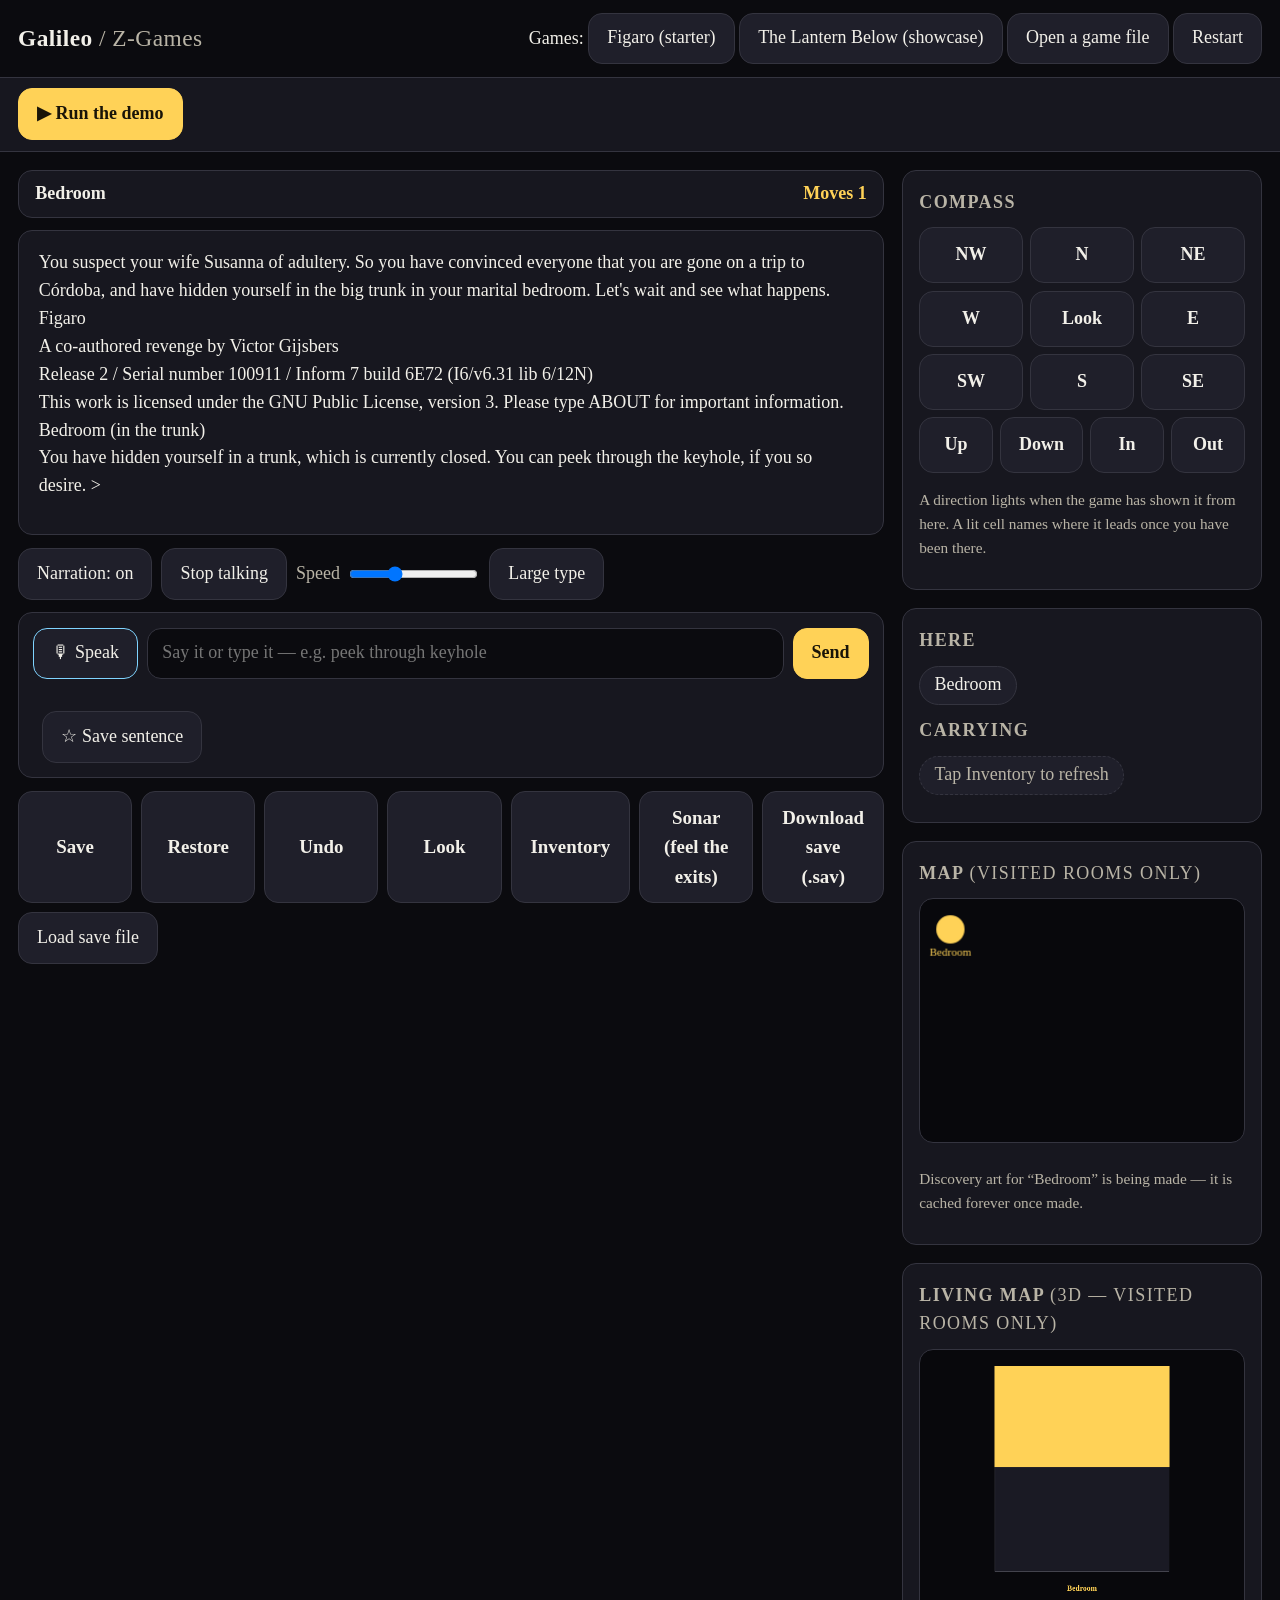
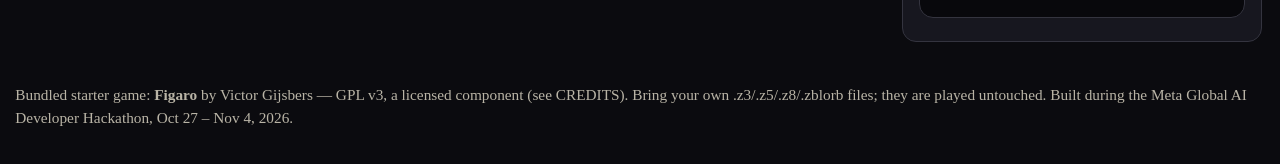
==== web/index.html @ 79902c3c "Day 3 — the finish: 3D living map, Quetzal<->Frotz cross-proof, named exits, undo + status-line fixe" ====
<!DOCTYPE html>
<html lang="en">
<head>
<meta charset="utf-8">
<meta name="viewport" content="width=device-width, initial-scale=1">
<title>Galileo / Z-Games — an accessible shell for Z-machine games</title>
<link rel="stylesheet" href="styles.css">
</head>
<body>
<header class="topbar">
  <h1>Galileo <span class="thin">/ Z-Games</span></h1>
  <div class="top-actions">
    <span class="games-label">Games:</span>
    <button id="gameFigaro" type="button">Figaro (starter)</button>
    <button id="gameLantern" type="button">The Lantern Below (showcase)</button>
    <label class="file-btn">Open a game file
      <input id="filePicker" type="file" accept=".z3,.z5,.z8,.zblorb,.blorb" hidden>
    </label>
    <button id="restartBtn" type="button">Restart</button>
  </div>
</header>

<div class="demo-bar">
  <button id="demoBtn" type="button" class="demo-run">▶ Run the demo</button>
  <button id="demoStopBtn" type="button" hidden>Stop demo</button>
  <p id="demoCaption" class="demo-caption" aria-live="polite"></p>
</div>

<main>
  <section class="stage">
    <div id="statusBar" class="status-bar" aria-label="Game status">
      <span id="statusRoom">No game loaded</span>
      <span id="statusNums" class="status-nums"></span>
    </div>

    <!-- The game's own words. A live region: screen readers follow play,
         and the built-in narration yields to a running system reader. -->
    <div id="transcript" class="transcript" role="log" aria-live="polite" aria-label="Game transcript"></div>

    <div class="narration-bar">
      <button id="narrateToggle" type="button" aria-pressed="true">Narration: on</button>
      <button id="stopTalkBtn" type="button">Stop talking</button>
      <label class="rate">Speed
        <input id="rateSlider" type="range" min="0.6" max="1.8" step="0.1" value="1">
      </label>
      <button id="largeTypeToggle" type="button" aria-pressed="false">Large type</button>
    </div>

    <div class="sayit">
      <div class="sayit-row">
        <button id="micBtn" type="button" class="mic">🎙 Speak</button>
        <input id="cmdInput" type="text" autocomplete="off" spellcheck="false"
               placeholder="Say it or type it — e.g. peek through keyhole" aria-label="Your command">
        <button id="sendBtn" type="button" class="send">Send</button>
      </div>
      <div id="heardAs" class="heard-as" aria-live="polite"></div>
      <div class="fav-row">
        <div id="favorites" class="favorites" role="group" aria-label="Your saved sentences"></div>
        <button id="addFavBtn" type="button">☆ Save sentence</button>
      </div>
    </div>

    <div class="big-actions">
      <button id="saveBtn" type="button">Save</button>
      <button id="restoreBtn" type="button">Restore</button>
      <button id="undoBtn" type="button">Undo</button>
      <button id="lookBtn" type="button">Look</button>
      <button id="invBtn" type="button">Inventory</button>
      <button id="sonarBtn" type="button">Sonar (feel the exits)</button>
      <button id="downloadSaveBtn" type="button">Download save (.sav)</button>
      <label class="file-btn">Load save file
        <input id="loadSaveFile" type="file" accept=".sav,.qut,.quetzal" hidden>
      </label>
    </div>
  </section>

  <aside class="side">
    <section class="panel">
      <h2>Compass</h2>
      <div class="compass" id="compass" role="group" aria-label="Compass">
        <button data-dir="northwest">NW</button>
        <button data-dir="north">N</button>
        <button data-dir="northeast">NE</button>
        <button data-dir="west">W</button>
        <button data-dir="look" class="compass-look">Look</button>
        <button data-dir="east">E</button>
        <button data-dir="southwest">SW</button>
        <button data-dir="south">S</button>
        <button data-dir="southeast">SE</button>
      </div>
      <div class="compass-row2">
        <button data-dir="up">Up</button>
        <button data-dir="down">Down</button>
        <button data-dir="in">In</button>
        <button data-dir="out">Out</button>
      </div>
      <p class="hint">A direction lights when the game has shown it from here. A lit cell names where it leads once you have been there.</p>
    </section>

    <section class="panel">
      <h2>Here</h2>
      <div id="hereRow" class="chips"></div>
      <h2>Carrying</h2>
      <div id="carryRow" class="chips"><span class="chip ghost">Tap Inventory to refresh</span></div>
    </section>

    <section class="panel">
      <h2>Map <span class="thin">(visited rooms only)</span></h2>
      <canvas id="fogMap" width="320" height="240" aria-label="Map of rooms you have visited"></canvas>
      <img id="artImg" class="discovery-art" hidden alt="">
      <p id="artStatus" class="hint"></p>
    </section>

    <section class="panel">
      <h2>Living map <span class="thin">(3D — visited rooms only)</span></h2>
      <canvas id="map3d" width="680" height="560" aria-label="Three-dimensional map of rooms you have visited. Dashed stubs are exits the game's words have named but you have not walked yet."></canvas>
    </section>
  </aside>
</main>

<footer class="foot">
  <p>Bundled starter game: <strong>Figaro</strong> by Victor Gijsbers — GPL v3, a licensed
  component (see CREDITS). Bring your own .z3/.z5/.z8/.zblorb files; they are
  played untouched. Built during the Meta Global AI Developer Hackathon, Oct 27 – Nov 4, 2026.</p>
</footer>

<script type="module" src="app.js"></script>
</body>
</html>
---- web/styles.css ----
/* Galileo / Z-Games shell — true-dark, high contrast, large targets.
   Day 1: layout and legibility are the polish; the API-backed layers sit
   behind the service interfaces and change none of this. */
:root {
  --bg: #0b0b0f;
  --panel: #17171f;
  --panel2: #1f1f2a;
  --ink: #f2f0e9;
  --dim: #b9b4a6;
  --accent: #ffd257;
  --accent2: #7fd4ff;
  --line: #34343f;
  --radius: 14px;
  --font-size: 18px;
}
* { box-sizing: border-box; }
html, body { margin: 0; padding: 0; }
body {
  background: var(--bg);
  color: var(--ink);
  font-family: Georgia, 'Times New Roman', serif;
  font-size: var(--font-size);
  line-height: 1.55;
}
body.large-type { --font-size: 22px; }
button, input { font: inherit; color: inherit; }
button {
  background: var(--panel2);
  border: 1px solid var(--line);
  border-radius: var(--radius);
  padding: 0.6em 1em;
  cursor: pointer;
  min-height: 48px;
}
button:hover, button:focus-visible { border-color: var(--accent); outline: 2px solid var(--accent); outline-offset: 1px; }
.topbar {
  display: flex; justify-content: space-between; align-items: center;
  padding: 0.7em 1em; border-bottom: 1px solid var(--line);
}
.topbar h1 { font-size: 1.3em; margin: 0; letter-spacing: 0.02em; }
.demo-bar { display: flex; gap: 0.7em; align-items: center; padding: 0.6em 1em; border-bottom: 1px solid var(--line); background: var(--panel); }
.demo-run { background: var(--accent); color: #191408; font-weight: bold; border-color: var(--accent); }
.demo-caption { margin: 0; color: var(--dim); font-style: italic; }
.thin { color: var(--dim); font-weight: normal; }
.file-btn {
  background: var(--panel2); border: 1px solid var(--line); border-radius: var(--radius);
  padding: 0.6em 1em; cursor: pointer; display: inline-block;
}
main { display: flex; gap: 1em; padding: 1em; align-items: flex-start; }
.stage { flex: 1 1 620px; min-width: 300px; }
.side { flex: 0 1 360px; display: flex; flex-direction: column; gap: 1em; }
@media (max-width: 900px) { main { flex-direction: column; } .side { width: 100%; } }
.status-bar {
  display: flex; justify-content: space-between; gap: 1em;
  background: var(--panel); border: 1px solid var(--line); border-radius: var(--radius);
  padding: 0.5em 0.9em; margin-bottom: 0.7em; font-weight: bold;
}
.status-nums { color: var(--accent); }
.transcript {
  background: var(--panel); border: 1px solid var(--line); border-radius: var(--radius);
  padding: 1em 1.1em; min-height: 300px; max-height: 52vh; overflow-y: auto;
  white-space: pre-wrap; word-wrap: break-word;
}
.transcript .turn { margin: 0 0 0.9em 0; }
.transcript .cmd { color: var(--accent2); font-weight: bold; }
.transcript .seg.speaking { background: rgba(255, 210, 87, 0.22); border-radius: 4px; }
.narration-bar { display: flex; flex-wrap: wrap; gap: 0.5em; align-items: center; margin: 0.7em 0; }
.rate { display: flex; align-items: center; gap: 0.4em; color: var(--dim); }
.sayit { background: var(--panel); border: 1px solid var(--line); border-radius: var(--radius); padding: 0.8em; }
.sayit-row { display: flex; gap: 0.5em; }
.sayit-row input {
  flex: 1; background: var(--bg); border: 1px solid var(--line); border-radius: var(--radius);
  padding: 0.6em 0.8em; min-height: 48px;
}
.mic { border-color: var(--accent2); }
.send { background: var(--accent); color: #191408; font-weight: bold; border-color: var(--accent); }
.heard-as { color: var(--dim); min-height: 1.4em; padding-top: 0.3em; font-style: italic; }
.fav-row { display: flex; gap: 0.5em; align-items: flex-start; margin-top: 0.4em; flex-wrap: wrap; }
.favorites { display: flex; gap: 0.4em; flex-wrap: wrap; }
.favorites button { min-height: 40px; padding: 0.3em 0.7em; }
.big-actions { display: flex; gap: 0.5em; margin-top: 0.7em; flex-wrap: wrap; }
.big-actions button { flex: 1 1 100px; min-height: 60px; font-size: 1.05em; font-weight: bold; }
.panel { background: var(--panel); border: 1px solid var(--line); border-radius: var(--radius); padding: 0.8em 0.9em; }
.panel h2 { margin: 0.2em 0 0.6em 0; font-size: 1em; text-transform: uppercase; letter-spacing: 0.08em; color: var(--dim); }
.compass { display: grid; grid-template-columns: repeat(3, 1fr); gap: 0.4em; }
.compass button, .compass-row2 button { min-height: 56px; font-weight: bold; }
.compass-row2 { display: grid; grid-template-columns: repeat(4, 1fr); gap: 0.4em; margin-top: 0.4em; }
.compass button.known, .compass-row2 button.known { border-color: var(--accent); color: var(--accent); }
.compass button.named, .compass-row2 button.named { border-color: var(--accent2); border-style: dashed; color: var(--accent2); }
.compass button .dest { display: block; font-size: 0.62em; font-weight: normal; color: var(--dim); }
.hint { color: var(--dim); font-size: 0.85em; }
.chips { display: flex; flex-wrap: wrap; gap: 0.4em; margin-bottom: 0.7em; }
.chip { background: var(--panel2); border: 1px solid var(--line); border-radius: 999px; padding: 0.25em 0.8em; }
.chip.ghost { color: var(--dim); border-style: dashed; }
#fogMap { width: 100%; height: auto; background: #08080c; border: 1px solid var(--line); border-radius: var(--radius); }
#map3d { width: 100%; height: auto; background: #08080c; border: 1px solid var(--line); border-radius: var(--radius); }
.foot { padding: 0.5em 1em 1.2em; color: var(--dim); font-size: 0.85em; }

.discovery-art { width: 100%; border-radius: 8px; margin-top: 8px; display: block; }
.discovery-art[hidden] { display: none; }

.obj-chip { opacity: 0.85; font-style: italic; }
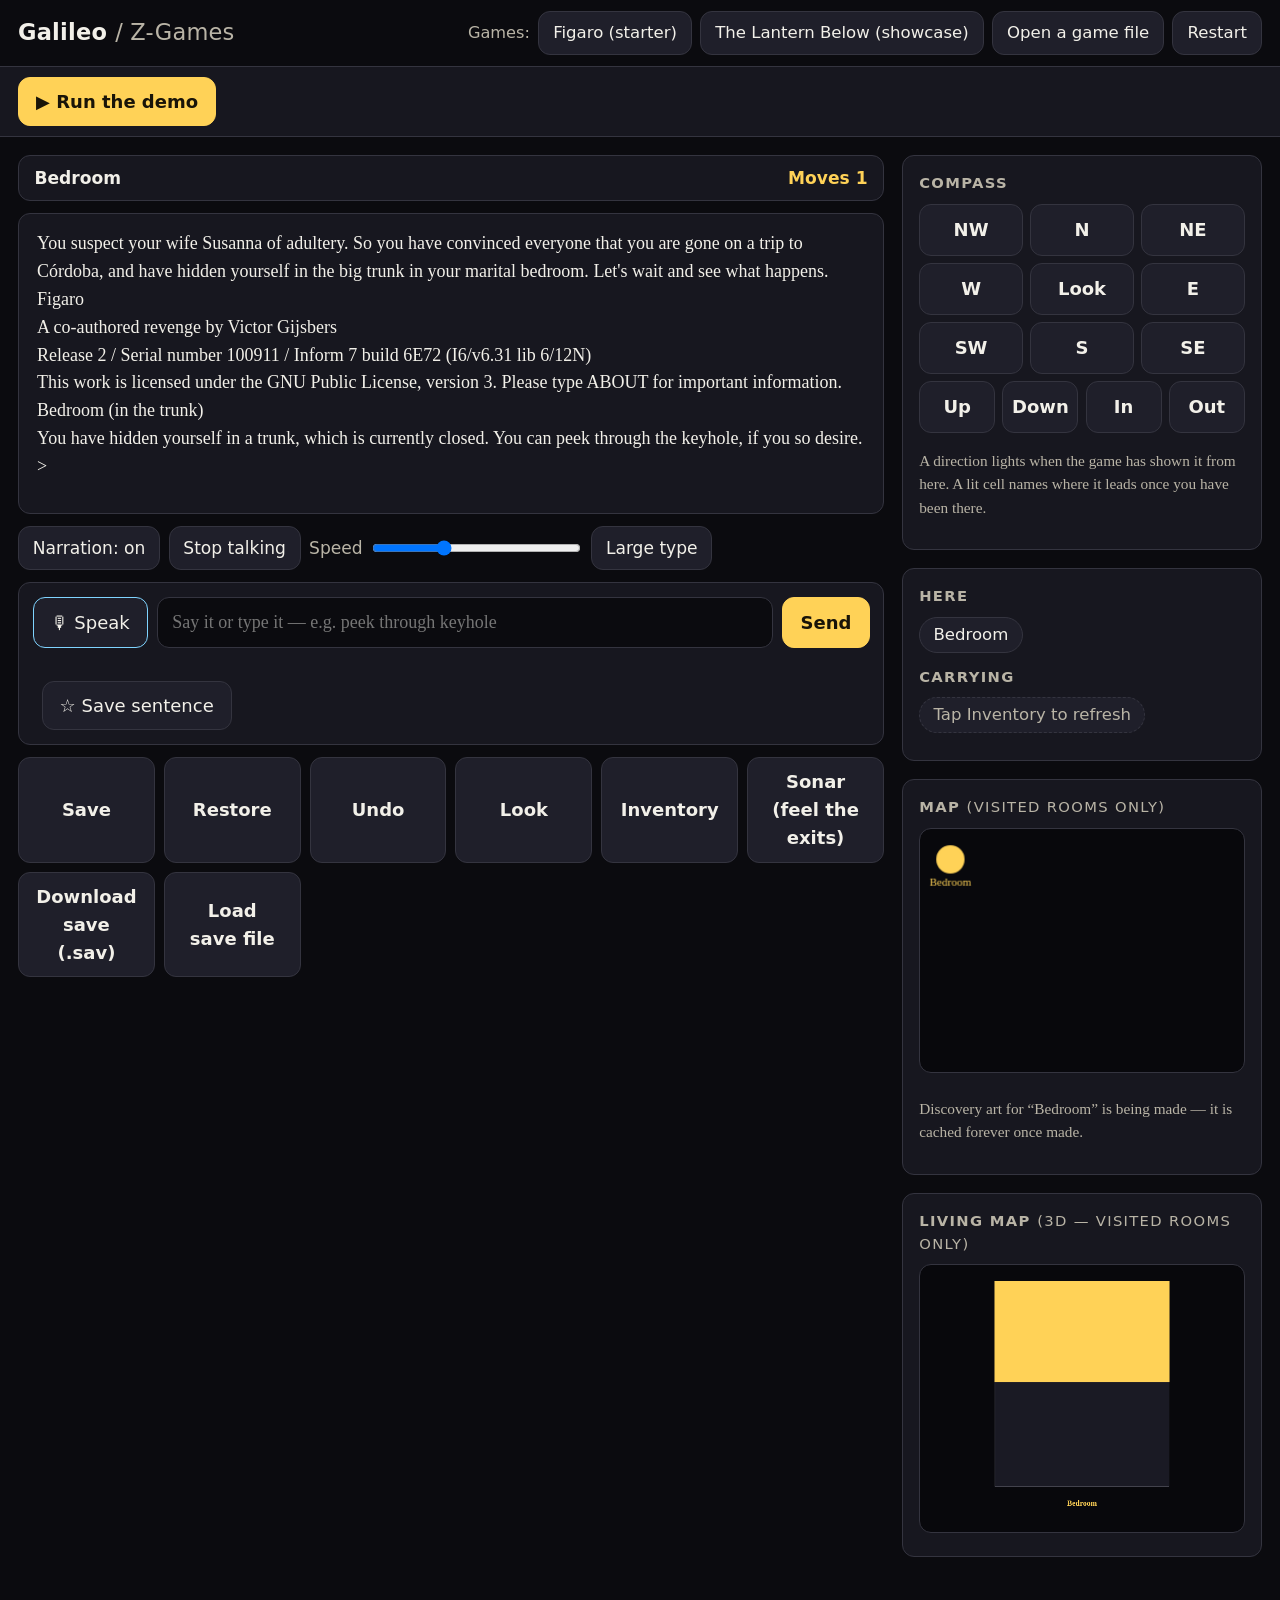
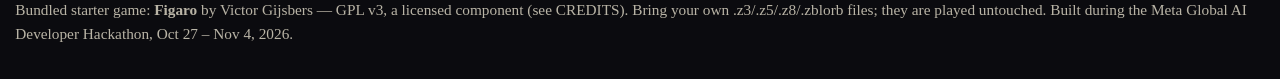
==== commit 51d8d44e: "v1.2 — phone fit pass (owner on-device review): fluid responsive sheet, wrapper wide viewport; zero " ====
--- a/web/index.html
+++ b/web/index.html
@@ -2,7 +2,7 @@
 <html lang="en">
 <head>
 <meta charset="utf-8">
-<meta name="viewport" content="width=device-width, initial-scale=1">
+<meta name="viewport" content="width=device-width, initial-scale=1, viewport-fit=cover">
 <title>Galileo / Z-Games — an accessible shell for Z-machine games</title>
 <link rel="stylesheet" href="styles.css">
 </head>
--- a/web/styles.css
+++ b/web/styles.css
@@ -1,6 +1,15 @@
 /* Galileo / Z-Games shell — true-dark, high contrast, large targets.
-   Day 1: layout and legibility are the polish; the API-backed layers sit
-   behind the service interfaces and change none of this. */
+   v1.2 (owner phone review): the layout is fluid at every width.
+   The v1.0 sheet broke on phones three ways — it only switched to a
+   single column under 900px but kept shrink-to-fit sizing there, so
+   the transcript's longest unwrapped line set the stage width (461px
+   on a 411px phone, measured); the top bar was a non-wrapping flex
+   row whose action group had no styles of its own; and an 18px base
+   with 60px chrome read as "everything huge" at phone widths.
+   This sheet fixes the roots: grid with minmax(0,…) tracks so no
+   content can size the layout, a wrapping header, a fluid type scale
+   (16px phone / 18px desktop, Large type preserved), ~44px targets,
+   and a sans UI chrome over the serif story text. */
 :root {
   --bg: #0b0b0f;
   --panel: #17171f;
@@ -10,93 +19,170 @@
   --accent: #ffd257;
   --accent2: #7fd4ff;
   --line: #34343f;
-  --radius: 14px;
-  --font-size: 18px;
+  --radius: 12px;
+  --font-size: 16px;
+  --ui-font: system-ui, -apple-system, 'Segoe UI', Roboto, 'Helvetica Neue', Arial, sans-serif;
+}
+@media (min-width: 961px) {
+  :root { --font-size: 18px; }
 }
 * { box-sizing: border-box; }
-html, body { margin: 0; padding: 0; }
+html {
+  margin: 0; padding: 0;
+  -webkit-text-size-adjust: 100%;
+  text-size-adjust: 100%;
+}
 body {
+  margin: 0; padding: 0;
+  overflow-x: clip;
   background: var(--bg);
   color: var(--ink);
   font-family: Georgia, 'Times New Roman', serif;
   font-size: var(--font-size);
   line-height: 1.55;
 }
-body.large-type { --font-size: 22px; }
+body.large-type { --font-size: 20px; }
+@media (min-width: 961px) {
+  body.large-type { --font-size: 22px; }
+}
 button, input { font: inherit; color: inherit; }
 button {
+  font-family: var(--ui-font);
   background: var(--panel2);
   border: 1px solid var(--line);
   border-radius: var(--radius);
-  padding: 0.6em 1em;
+  padding: 0.55em 0.95em;
   cursor: pointer;
-  min-height: 48px;
+  min-height: 44px;
+  touch-action: manipulation;
 }
 button:hover, button:focus-visible { border-color: var(--accent); outline: 2px solid var(--accent); outline-offset: 1px; }
+img, canvas, svg { max-width: 100%; }
+
+/* ---- header ---- */
 .topbar {
-  display: flex; justify-content: space-between; align-items: center;
-  padding: 0.7em 1em; border-bottom: 1px solid var(--line);
+  display: flex; flex-wrap: wrap; justify-content: space-between; align-items: center;
+  gap: 0.5em 1em;
+  padding: 0.6em 1em; border-bottom: 1px solid var(--line);
 }
-.topbar h1 { font-size: 1.3em; margin: 0; letter-spacing: 0.02em; }
-.demo-bar { display: flex; gap: 0.7em; align-items: center; padding: 0.6em 1em; border-bottom: 1px solid var(--line); background: var(--panel); }
+.topbar h1 {
+  font-family: var(--ui-font);
+  font-size: 1.25em; margin: 0; letter-spacing: 0.01em; white-space: nowrap;
+}
+.top-actions {
+  display: flex; flex-wrap: wrap; align-items: center; gap: 0.45em;
+  font-family: var(--ui-font);
+}
+.top-actions .games-label { color: var(--dim); font-size: 0.9em; }
+.top-actions button, .top-actions .file-btn { min-height: 44px; padding: 0.5em 0.85em; font-size: 0.92em; }
+
+/* ---- demo bar ---- */
+.demo-bar { display: flex; flex-wrap: wrap; gap: 0.6em; align-items: center; padding: 0.55em 1em; border-bottom: 1px solid var(--line); background: var(--panel); }
 .demo-run { background: var(--accent); color: #191408; font-weight: bold; border-color: var(--accent); }
-.demo-caption { margin: 0; color: var(--dim); font-style: italic; }
+.demo-caption { margin: 0; color: var(--dim); font-style: italic; flex: 1 1 12em; min-width: 0; }
 .thin { color: var(--dim); font-weight: normal; }
 .file-btn {
   background: var(--panel2); border: 1px solid var(--line); border-radius: var(--radius);
-  padding: 0.6em 1em; cursor: pointer; display: inline-block;
+  padding: 0.55em 0.95em; cursor: pointer; display: inline-block;
+  font-family: var(--ui-font);
 }
-main { display: flex; gap: 1em; padding: 1em; align-items: flex-start; }
-.stage { flex: 1 1 620px; min-width: 300px; }
-.side { flex: 0 1 360px; display: flex; flex-direction: column; gap: 1em; }
-@media (max-width: 900px) { main { flex-direction: column; } .side { width: 100%; } }
+
+/* ---- layout: grid tracks that content cannot stretch ---- */
+main {
+  display: grid;
+  grid-template-columns: minmax(0, 1fr) minmax(0, 360px);
+  gap: 1em; padding: 1em; align-items: start;
+  max-width: 1440px; margin: 0 auto;
+}
+.stage { min-width: 0; }
+.side { min-width: 0; display: flex; flex-direction: column; gap: 1em; }
+@media (max-width: 960px) {
+  main { grid-template-columns: minmax(0, 1fr); }
+}
+
+/* ---- stage ---- */
 .status-bar {
-  display: flex; justify-content: space-between; gap: 1em;
+  display: flex; flex-wrap: wrap; justify-content: space-between; gap: 0.3em 1em;
   background: var(--panel); border: 1px solid var(--line); border-radius: var(--radius);
   padding: 0.5em 0.9em; margin-bottom: 0.7em; font-weight: bold;
+  font-family: var(--ui-font); font-size: 0.95em;
 }
-.status-nums { color: var(--accent); }
+.status-nums { color: var(--accent); margin-left: auto; }
 .transcript {
   background: var(--panel); border: 1px solid var(--line); border-radius: var(--radius);
-  padding: 1em 1.1em; min-height: 300px; max-height: 52vh; overflow-y: auto;
-  white-space: pre-wrap; word-wrap: break-word;
+  padding: 0.9em 1em; min-height: 300px; max-height: 52vh; overflow-y: auto;
+  white-space: pre-wrap; overflow-wrap: anywhere; word-wrap: break-word;
 }
 .transcript .turn { margin: 0 0 0.9em 0; }
 .transcript .cmd { color: var(--accent2); font-weight: bold; }
 .transcript .seg.speaking { background: rgba(255, 210, 87, 0.22); border-radius: 4px; }
-.narration-bar { display: flex; flex-wrap: wrap; gap: 0.5em; align-items: center; margin: 0.7em 0; }
-.rate { display: flex; align-items: center; gap: 0.4em; color: var(--dim); }
-.sayit { background: var(--panel); border: 1px solid var(--line); border-radius: var(--radius); padding: 0.8em; }
+.narration-bar { display: flex; flex-wrap: wrap; gap: 0.5em; align-items: center; margin: 0.7em 0; font-family: var(--ui-font); font-size: 0.95em; }
+.narration-bar button { min-height: 44px; padding: 0.45em 0.8em; }
+.rate { display: flex; align-items: center; gap: 0.4em; color: var(--dim); flex: 1 1 9em; max-width: 16em; }
+.rate input { flex: 1; min-width: 0; }
+.sayit { background: var(--panel); border: 1px solid var(--line); border-radius: var(--radius); padding: 0.75em; }
 .sayit-row { display: flex; gap: 0.5em; }
 .sayit-row input {
-  flex: 1; background: var(--bg); border: 1px solid var(--line); border-radius: var(--radius);
-  padding: 0.6em 0.8em; min-height: 48px;
+  flex: 1 1 auto; min-width: 0; background: var(--bg); border: 1px solid var(--line); border-radius: var(--radius);
+  padding: 0.6em 0.8em; min-height: 48px; font-size: 1em;
 }
+.sayit-row button { flex: 0 0 auto; }
 .mic { border-color: var(--accent2); }
 .send { background: var(--accent); color: #191408; font-weight: bold; border-color: var(--accent); }
 .heard-as { color: var(--dim); min-height: 1.4em; padding-top: 0.3em; font-style: italic; }
 .fav-row { display: flex; gap: 0.5em; align-items: flex-start; margin-top: 0.4em; flex-wrap: wrap; }
 .favorites { display: flex; gap: 0.4em; flex-wrap: wrap; }
 .favorites button { min-height: 40px; padding: 0.3em 0.7em; }
-.big-actions { display: flex; gap: 0.5em; margin-top: 0.7em; flex-wrap: wrap; }
-.big-actions button { flex: 1 1 100px; min-height: 60px; font-size: 1.05em; font-weight: bold; }
+.big-actions { display: grid; grid-template-columns: repeat(auto-fit, minmax(6.5em, 1fr)); gap: 0.5em; margin-top: 0.7em; }
+.big-actions button, .big-actions .file-btn {
+  min-height: 52px; font-size: 1em; font-weight: bold;
+  display: flex; align-items: center; justify-content: center; text-align: center;
+}
+
+/* ---- side panels ---- */
 .panel { background: var(--panel); border: 1px solid var(--line); border-radius: var(--radius); padding: 0.8em 0.9em; }
-.panel h2 { margin: 0.2em 0 0.6em 0; font-size: 1em; text-transform: uppercase; letter-spacing: 0.08em; color: var(--dim); }
-.compass { display: grid; grid-template-columns: repeat(3, 1fr); gap: 0.4em; }
-.compass button, .compass-row2 button { min-height: 56px; font-weight: bold; }
-.compass-row2 { display: grid; grid-template-columns: repeat(4, 1fr); gap: 0.4em; margin-top: 0.4em; }
+.panel h2 {
+  margin: 0.1em 0 0.6em 0; font-size: 0.82em; text-transform: uppercase;
+  letter-spacing: 0.09em; color: var(--dim); font-family: var(--ui-font);
+}
+.compass { display: grid; grid-template-columns: repeat(3, minmax(0, 1fr)); gap: 0.4em; }
+.compass button, .compass-row2 button { min-height: 52px; font-weight: bold; padding: 0.4em 0.3em; }
+.compass-row2 { display: grid; grid-template-columns: repeat(4, minmax(0, 1fr)); gap: 0.4em; margin-top: 0.4em; }
 .compass button.known, .compass-row2 button.known { border-color: var(--accent); color: var(--accent); }
 .compass button.named, .compass-row2 button.named { border-color: var(--accent2); border-style: dashed; color: var(--accent2); }
-.compass button .dest { display: block; font-size: 0.62em; font-weight: normal; color: var(--dim); }
+.compass button .dest { display: block; font-size: 0.62em; font-weight: normal; color: var(--dim); overflow-wrap: anywhere; }
 .hint { color: var(--dim); font-size: 0.85em; }
 .chips { display: flex; flex-wrap: wrap; gap: 0.4em; margin-bottom: 0.7em; }
-.chip { background: var(--panel2); border: 1px solid var(--line); border-radius: 999px; padding: 0.25em 0.8em; }
+.chip { background: var(--panel2); border: 1px solid var(--line); border-radius: 999px; padding: 0.25em 0.8em; font-family: var(--ui-font); font-size: 0.92em; }
 .chip.ghost { color: var(--dim); border-style: dashed; }
 #fogMap { width: 100%; height: auto; background: #08080c; border: 1px solid var(--line); border-radius: var(--radius); }
 #map3d { width: 100%; height: auto; background: #08080c; border: 1px solid var(--line); border-radius: var(--radius); }
-.foot { padding: 0.5em 1em 1.2em; color: var(--dim); font-size: 0.85em; }
+.foot { padding: 0.5em 1em 1.2em; color: var(--dim); font-size: 0.85em; max-width: 1440px; margin: 0 auto; }
 
 .discovery-art { width: 100%; border-radius: 8px; margin-top: 8px; display: block; }
 .discovery-art[hidden] { display: none; }
 
 .obj-chip { opacity: 0.85; font-style: italic; }
+
+/* ---- phone refinements ---- */
+@media (max-width: 640px) {
+  main { padding: 0.7em; gap: 0.7em; }
+  .topbar { padding: 0.55em 0.7em; }
+  .topbar h1 { font-size: 1.12em; }
+  .top-actions { gap: 0.4em; }
+  .top-actions button, .top-actions .file-btn { padding: 0.45em 0.7em; font-size: 0.88em; }
+  .demo-bar { padding: 0.5em 0.7em; }
+  .demo-caption { flex-basis: 100%; }
+  .transcript { min-height: 36vh; padding: 0.8em 0.85em; }
+  .panel { padding: 0.7em 0.75em; }
+  .compass button, .compass-row2 button { min-height: 50px; }
+  .big-actions { grid-template-columns: repeat(auto-fit, minmax(5.8em, 1fr)); }
+  .big-actions button, .big-actions .file-btn { min-height: 50px; font-size: 0.95em; }
+  .foot { padding: 0.4em 0.7em 1em; }
+}
+@media (max-width: 380px) {
+  .sayit { padding: 0.6em; }
+  .sayit-row { gap: 0.4em; }
+  .sayit-row input { padding: 0.55em 0.6em; }
+  .compass button, .compass-row2 button { min-height: 48px; }
+}
